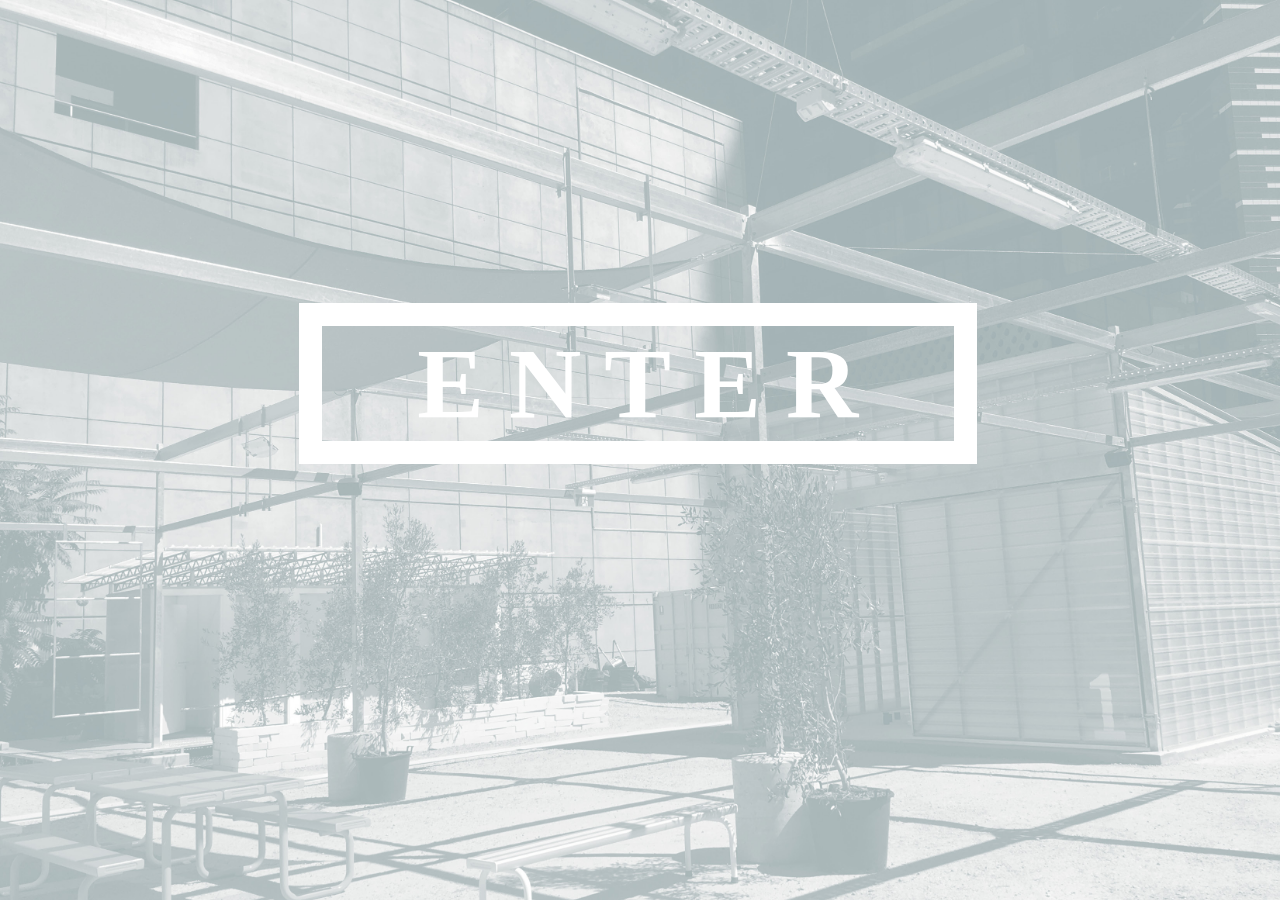
==== index.html @ d62a8e98 "convert2" ====
<!DOCTYPE html>
<html>
  <head>
    <meta charset="utf-8">
    <title>testing times</title>
  </head>

  <style media="screen">

    .enter {
      text-decoration: none;
    }

    body {
      background-color: #9FB0B2;
      background-image: url('assets/images/testingsitegreen1.jpg');
      background-size: cover;
    }

    h1 {
      margin-top: 24%;
      margin-left: 23%;
      font-style: bold italic;
      font-family: 'Montserrat';
      font-size: 100px;
      border: 23px solid;
      width: 50%;
      text-align: center;
      color: white;
    }

    h1:hover {
      margin-top: 24%;
      margin-left: 23%;
      font-style: bold italic;
      font-family: 'Montserrat';
      font-size: 100px;
      border: 23px solid;
      width: 50%;
      align-items: center;
      color: #f8bfcc;
    }



  </style>

  <body>

    <a class=enter href="about/index.html">
      <h1>E N T E R</h1>
    </a>


  </body>
</html>
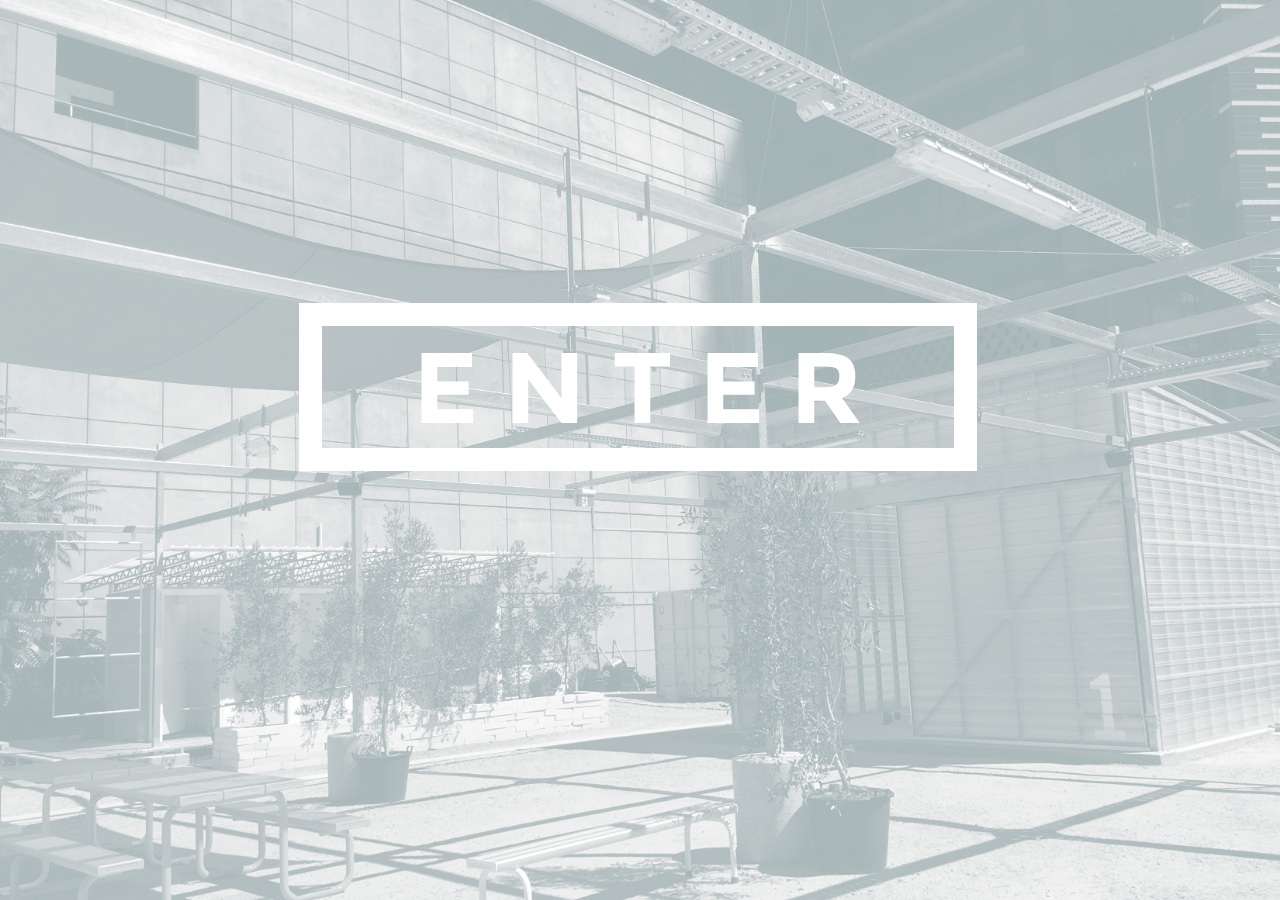
==== commit f124a967: "change source" ====
--- a/index.html
+++ b/index.html
@@ -6,6 +6,16 @@
   </head>
 
   <style media="screen">
+
+    @font-face {
+      font-family: 'Montserrat';
+      src: url('assets/fonts/Montserrat-Bold.eot');
+  	  src: url('assets/fonts/Montserrat-Bold.eot?#iefix') format('embedded-opentype'),
+  		url('assets/fonts/Montserrat-Bold.woff') format('woff'),
+  		url('assets/fonts/Montserrat-Bold.ttf') format('truetype');
+  	  font-weight: bold;
+  	  font-style: normal;
+    }
 
     .enter {
       text-decoration: none;
@@ -20,7 +30,6 @@
     h1 {
       margin-top: 24%;
       margin-left: 23%;
-      font-style: bold italic;
       font-family: 'Montserrat';
       font-size: 100px;
       border: 23px solid;
@@ -32,7 +41,6 @@
     h1:hover {
       margin-top: 24%;
       margin-left: 23%;
-      font-style: bold italic;
       font-family: 'Montserrat';
       font-size: 100px;
       border: 23px solid;
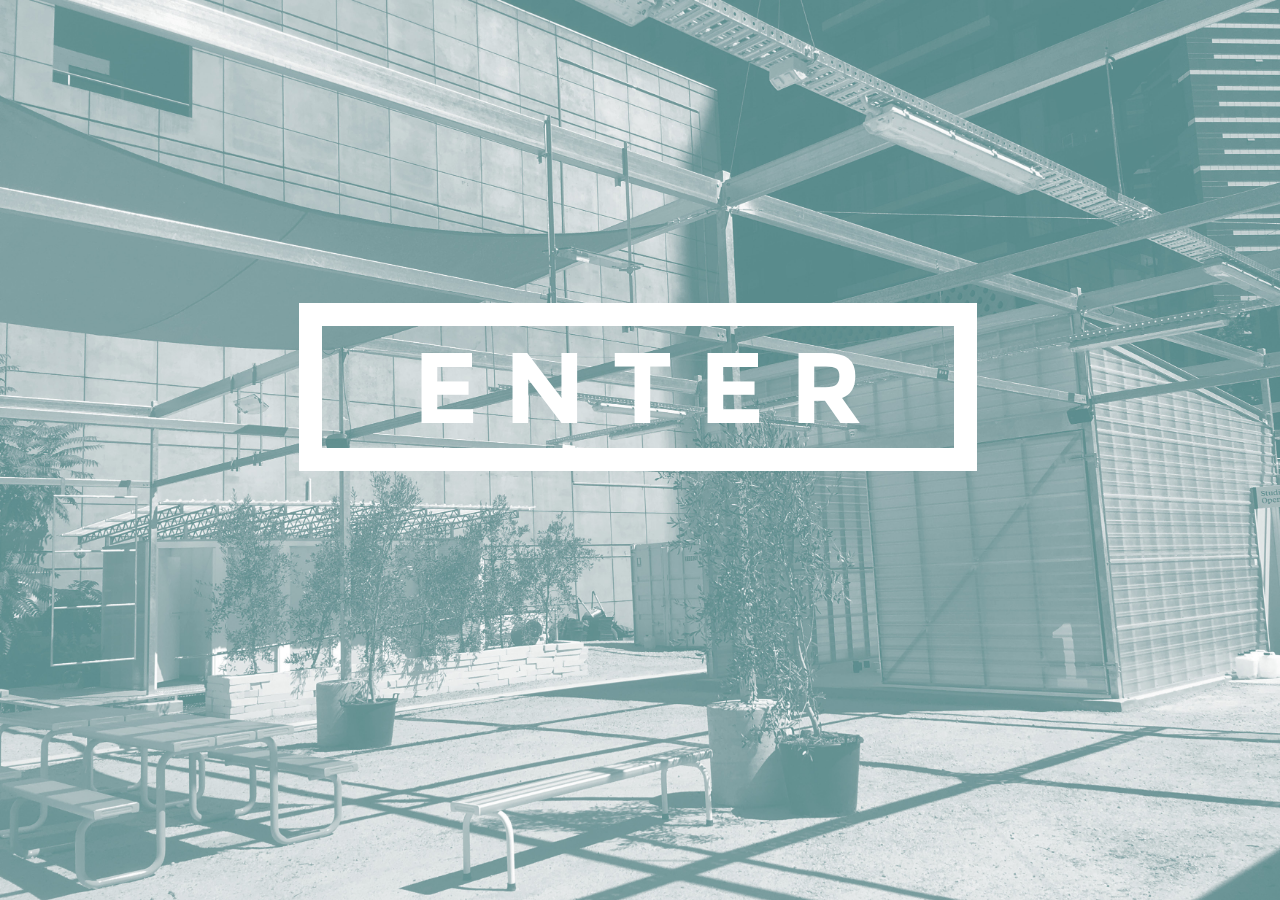
==== commit 8b8c3621: "newcolor" ====
--- a/index.html
+++ b/index.html
@@ -23,7 +23,7 @@
 
     body {
       background-color: #9FB0B2;
-      background-image: url('assets/images/testingsitegreen1.jpg');
+      background-image: url('assets/images/testingsitegreen4.jpg');
       background-size: cover;
     }
 
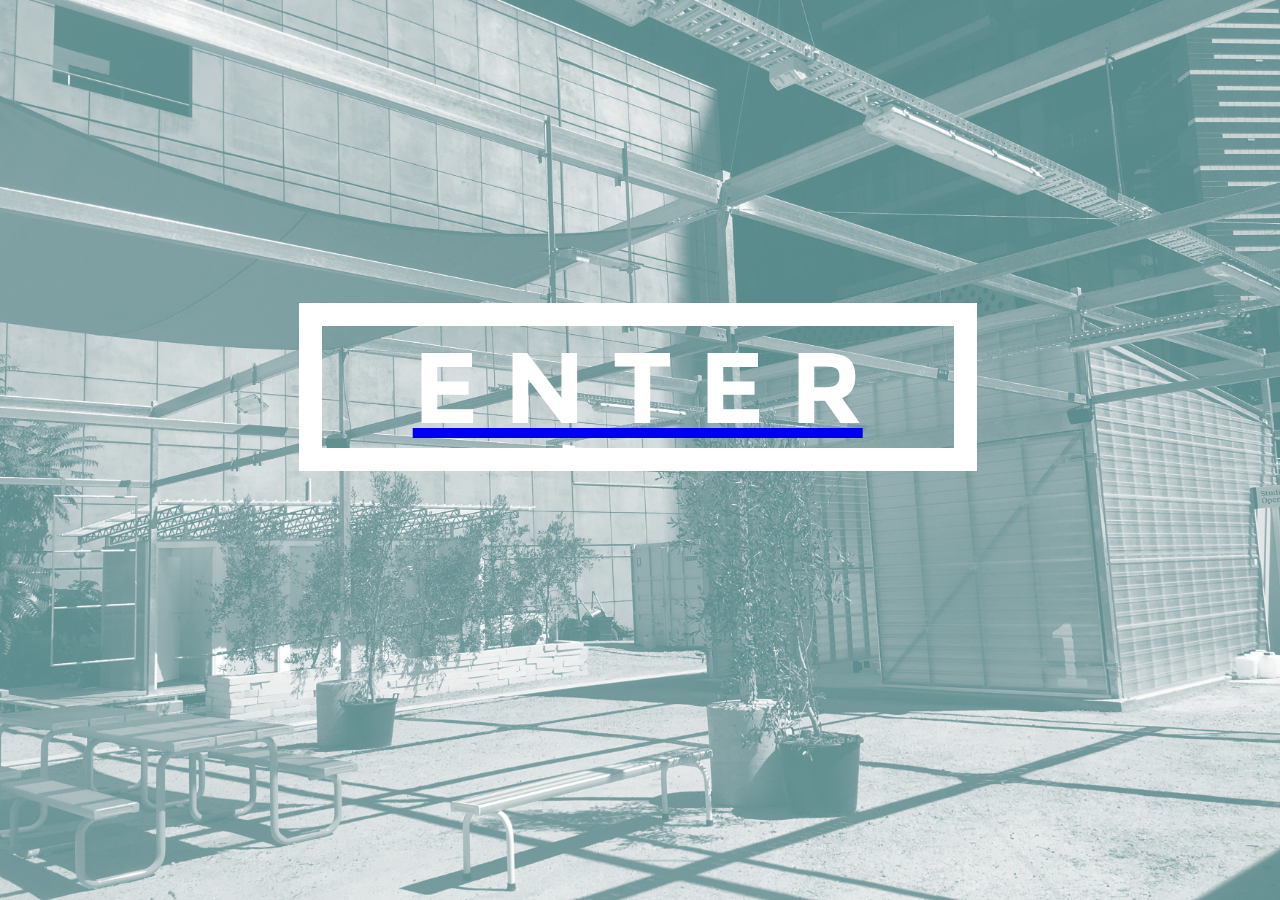
==== commit 1a233524: "new repository location" ====
--- a/index.html
+++ b/index.html
@@ -18,7 +18,7 @@
     }
 
     .enter {
-      text-decoration: none;
+      text-decoration: underline;
     }
 
     body {
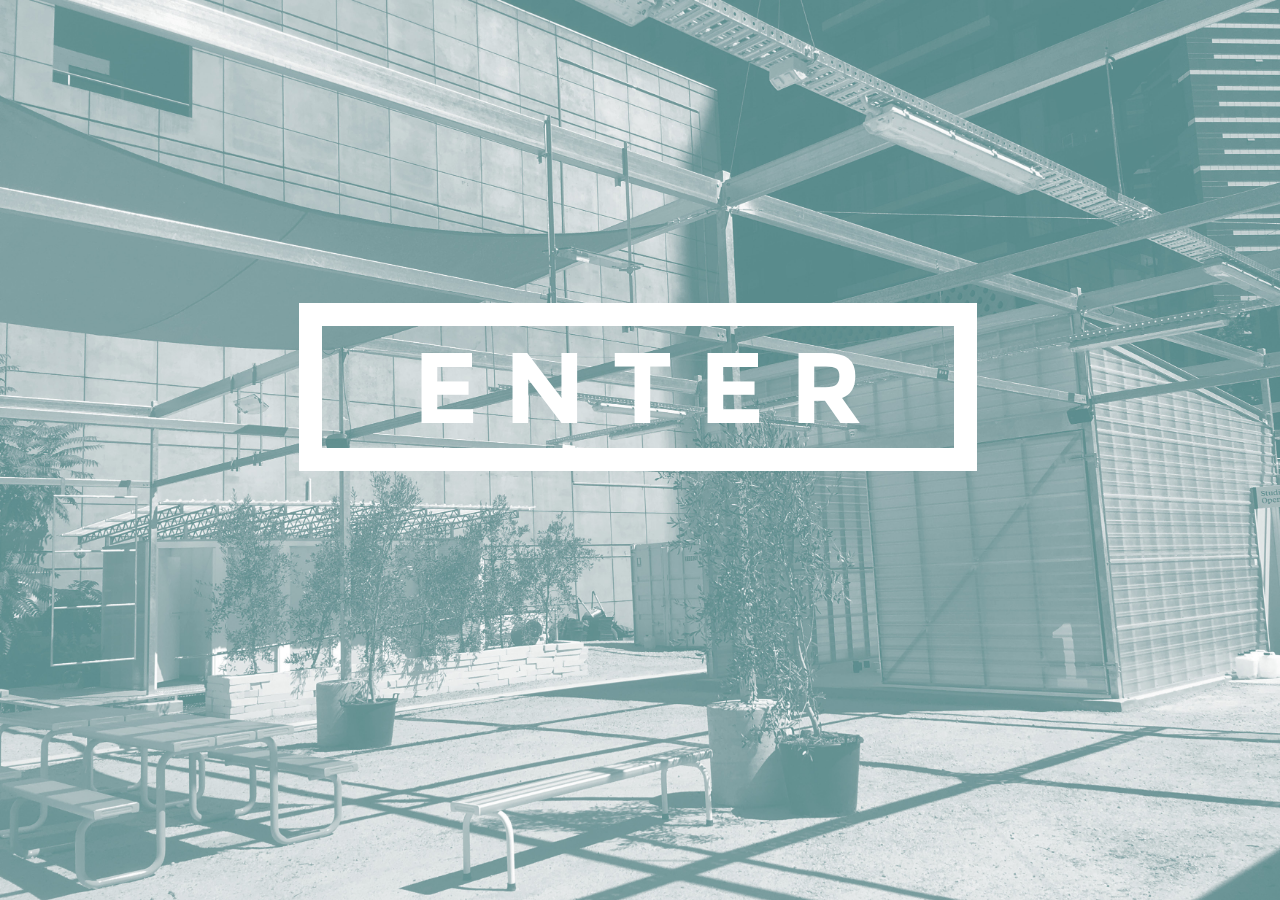
==== commit 1e4c7d1c: "hover change" ====
--- a/index.html
+++ b/index.html
@@ -18,11 +18,11 @@
     }
 
     .enter {
-      text-decoration: underline;
+      text-decoration: none;
     }
 
     body {
-      background-color: #9FB0B2;
+      background-color: #4e8687;
       background-image: url('assets/images/testingsitegreen4.jpg');
       background-size: cover;
     }
